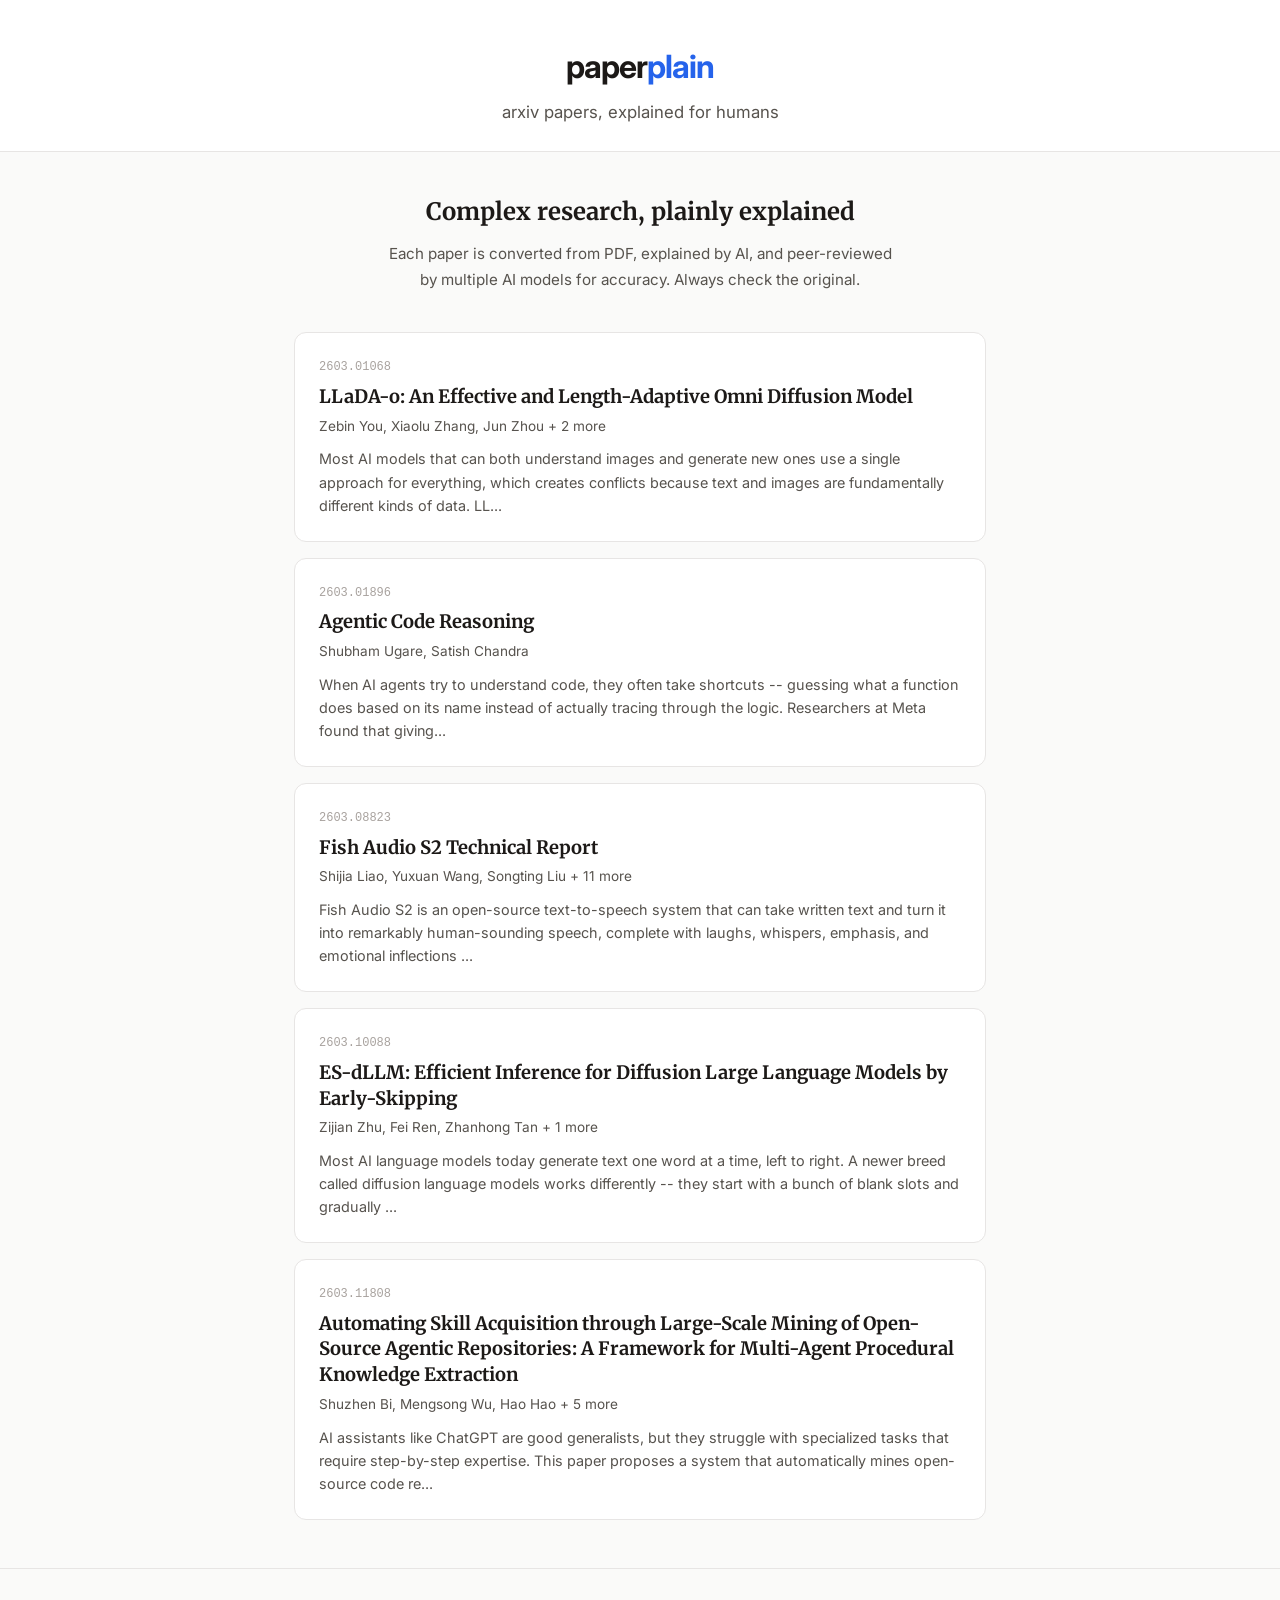
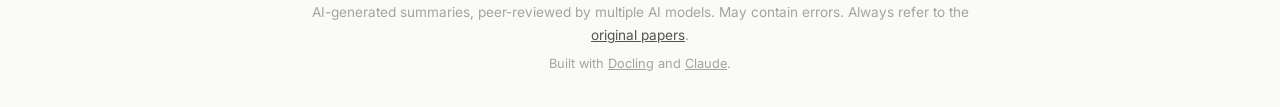
==== site/index.html @ ed38103f "feat: rearchitect as static site with 5 AI paper explanations Replace FastAPI runtime app with offli" ====
<!DOCTYPE html>
<html lang="en">
<head>
    <meta charset="UTF-8">
    <meta name="viewport" content="width=device-width, initial-scale=1.0">
    <title>paperplain — arxiv papers, explained</title>
    <link rel="stylesheet" href="style.css">
    <link rel="preconnect" href="https://fonts.googleapis.com">
    <link rel="preconnect" href="https://fonts.gstatic.com" crossorigin>
    <link href="https://fonts.googleapis.com/css2?family=Inter:wght@400;500;600;700&family=Merriweather:wght@400;700&display=swap" rel="stylesheet">
</head>
<body>
    <header>
        <div class="container">
            <h1 class="logo">paper<span class="logo-accent">plain</span></h1>
            <p class="tagline">arxiv papers, explained for humans</p>
        </div>
    </header>

    <main class="container">
        <section class="hero">
            <h2>Complex research, plainly explained</h2>
            <p>Each paper is converted from PDF, explained by AI, and peer-reviewed
            by multiple AI models for accuracy. Always check the original.</p>
        </section>

        <section class="papers-grid">

            <a href="papers/2603.01068.html" class="paper-card">
                <div class="card-id">2603.01068</div>
                <h3 class="card-title">LLaDA-o: An Effective and Length-Adaptive Omni Diffusion Model</h3>
                <p class="card-authors">Zebin You, Xiaolu Zhang, Jun Zhou + 2 more</p>
                <p class="card-tldr">Most AI models that can both understand images and generate new ones use a single approach for everything, which creates conflicts because text and images are fundamentally different kinds of data. LL...</p>
            </a>

            <a href="papers/2603.01896.html" class="paper-card">
                <div class="card-id">2603.01896</div>
                <h3 class="card-title">Agentic Code Reasoning</h3>
                <p class="card-authors">Shubham Ugare, Satish Chandra</p>
                <p class="card-tldr">When AI agents try to understand code, they often take shortcuts -- guessing what a function does based on its name instead of actually tracing through the logic. Researchers at Meta found that giving...</p>
            </a>

            <a href="papers/2603.08823.html" class="paper-card">
                <div class="card-id">2603.08823</div>
                <h3 class="card-title">Fish Audio S2 Technical Report</h3>
                <p class="card-authors">Shijia Liao, Yuxuan Wang, Songting Liu + 11 more</p>
                <p class="card-tldr">Fish Audio S2 is an open-source text-to-speech system that can take written text and turn it into remarkably human-sounding speech, complete with laughs, whispers, emphasis, and emotional inflections ...</p>
            </a>

            <a href="papers/2603.10088.html" class="paper-card">
                <div class="card-id">2603.10088</div>
                <h3 class="card-title">ES-dLLM: Efficient Inference for Diffusion Large Language Models by Early-Skipping</h3>
                <p class="card-authors">Zijian Zhu, Fei Ren, Zhanhong Tan + 1 more</p>
                <p class="card-tldr">Most AI language models today generate text one word at a time, left to right. A newer breed called diffusion language models works differently -- they start with a bunch of blank slots and gradually ...</p>
            </a>

            <a href="papers/2603.11808.html" class="paper-card">
                <div class="card-id">2603.11808</div>
                <h3 class="card-title">Automating Skill Acquisition through Large-Scale Mining of Open-Source Agentic Repositories: A Framework for Multi-Agent Procedural Knowledge Extraction</h3>
                <p class="card-authors">Shuzhen Bi, Mengsong Wu, Hao Hao + 5 more</p>
                <p class="card-tldr">AI assistants like ChatGPT are good generalists, but they struggle with specialized tasks that require step-by-step expertise. This paper proposes a system that automatically mines open-source code re...</p>
            </a>
        </section>
    </main>

    <footer>
        <div class="container">
            <p class="disclaimer">
                AI-generated summaries, peer-reviewed by multiple AI models.
                May contain errors. Always refer to the
                <a href="https://arxiv.org" target="_blank">original papers</a>.
            </p>
            <p class="credits">
                Built with <a href="https://ds4sd.github.io/docling/" target="_blank">Docling</a>
                and <a href="https://www.anthropic.com" target="_blank">Claude</a>.
            </p>
        </div>
    </footer>
</body>
</html>
---- site/style.css ----
/* === Reset & Base === */
*, *::before, *::after {
    box-sizing: border-box;
    margin: 0;
    padding: 0;
}

:root {
    --color-bg: #fafaf9;
    --color-surface: #ffffff;
    --color-text: #1c1917;
    --color-text-secondary: #57534e;
    --color-text-muted: #a8a29e;
    --color-accent: #2563eb;
    --color-accent-hover: #1d4ed8;
    --color-accent-light: #eff6ff;
    --color-border: #e7e5e4;
    --font-sans: 'Inter', -apple-system, BlinkMacSystemFont, 'Segoe UI', sans-serif;
    --font-serif: 'Merriweather', Georgia, serif;
    --max-width: 740px;
}

html {
    font-size: 16px;
    -webkit-font-smoothing: antialiased;
    -moz-osx-font-smoothing: grayscale;
}

body {
    font-family: var(--font-sans);
    color: var(--color-text);
    background: var(--color-bg);
    line-height: 1.7;
    min-height: 100vh;
    display: flex;
    flex-direction: column;
}

.container {
    max-width: var(--max-width);
    margin: 0 auto;
    padding: 0 1.5rem;
}

/* === Header === */
header {
    padding: 2.5rem 0 1.5rem;
    text-align: center;
    border-bottom: 1px solid var(--color-border);
    background: var(--color-surface);
}

.logo {
    font-size: 2rem;
    font-weight: 700;
    letter-spacing: -0.03em;
    color: var(--color-text);
}

.logo-accent {
    color: var(--color-accent);
}

.logo-link {
    text-decoration: none;
    color: inherit;
}

.tagline {
    color: var(--color-text-secondary);
    font-size: 1.05rem;
    margin-top: 0.25rem;
}

/* === Hero (index page) === */
.hero {
    padding: 2.5rem 0 1.5rem;
    text-align: center;
}

.hero h2 {
    font-family: var(--font-serif);
    font-size: 1.5rem;
    font-weight: 700;
    color: var(--color-text);
    margin-bottom: 0.5rem;
}

.hero p {
    color: var(--color-text-secondary);
    font-size: 0.95rem;
    max-width: 520px;
    margin: 0 auto;
}

/* === Paper Cards (index page) === */
.papers-grid {
    display: flex;
    flex-direction: column;
    gap: 1rem;
    padding: 1rem 0 3rem;
}

.paper-card {
    display: block;
    background: var(--color-surface);
    border: 1px solid var(--color-border);
    border-radius: 12px;
    padding: 1.5rem;
    text-decoration: none;
    color: var(--color-text);
    transition: border-color 0.2s, box-shadow 0.2s;
}

.paper-card:hover {
    border-color: var(--color-accent);
    box-shadow: 0 2px 8px rgba(37, 99, 235, 0.08);
}

.card-id {
    font-size: 0.75rem;
    font-family: monospace;
    color: var(--color-text-muted);
    margin-bottom: 0.4rem;
}

.card-title {
    font-family: var(--font-serif);
    font-size: 1.15rem;
    font-weight: 700;
    line-height: 1.4;
    margin-bottom: 0.3rem;
}

.card-authors {
    font-size: 0.85rem;
    color: var(--color-text-secondary);
    margin-bottom: 0.6rem;
}

.card-tldr {
    font-size: 0.9rem;
    color: var(--color-text-secondary);
    line-height: 1.6;
}

/* === Paper Page === */
.result-section {
    padding: 2.5rem 0 2rem;
}

.paper-header {
    margin-bottom: 2.5rem;
    padding-bottom: 1.5rem;
    border-bottom: 1px solid var(--color-border);
}

.paper-title {
    font-family: var(--font-serif);
    font-size: 1.75rem;
    font-weight: 700;
    line-height: 1.35;
    letter-spacing: -0.01em;
    margin-bottom: 0.6rem;
}

.paper-authors {
    color: var(--color-text-secondary);
    font-size: 0.95rem;
    margin-bottom: 0.6rem;
}

.paper-link {
    color: var(--color-accent);
    font-size: 0.9rem;
    text-decoration: none;
    font-weight: 500;
}

.paper-link:hover {
    text-decoration: underline;
}

/* === Explanation Sections === */
.explanation {
    display: flex;
    flex-direction: column;
    gap: 2.5rem;
}

.section-label {
    font-size: 0.8rem;
    font-weight: 600;
    text-transform: uppercase;
    letter-spacing: 0.08em;
    color: var(--color-accent);
    margin-bottom: 0.75rem;
}

.section-content {
    font-family: var(--font-serif);
    font-size: 1.05rem;
    line-height: 1.8;
    color: var(--color-text);
}

.section-content p {
    margin-bottom: 1rem;
}

.section-content p:last-child {
    margin-bottom: 0;
}

.tldr-content {
    font-size: 1.15rem;
    background: var(--color-accent-light);
    padding: 1.5rem;
    border-radius: 10px;
    border-left: 4px solid var(--color-accent);
}

/* === Back Link === */
.back-link {
    padding: 1.5rem 0 3rem;
}

.back-link a {
    color: var(--color-accent);
    text-decoration: none;
    font-size: 0.9rem;
    font-weight: 500;
}

.back-link a:hover {
    text-decoration: underline;
}

/* === Footer === */
footer {
    margin-top: auto;
    padding: 2rem 0;
    border-top: 1px solid var(--color-border);
    text-align: center;
}

.disclaimer {
    font-size: 0.85rem;
    color: var(--color-text-muted);
    margin-bottom: 0.4rem;
}

.disclaimer a {
    color: var(--color-text-secondary);
}

.credits {
    font-size: 0.8rem;
    color: var(--color-text-muted);
}

.credits a {
    color: var(--color-text-muted);
    text-decoration: underline;
}

/* === Responsive === */
@media (max-width: 640px) {
    .paper-title {
        font-size: 1.4rem;
    }

    .card-title {
        font-size: 1.05rem;
    }

    .hero h2 {
        font-size: 1.3rem;
    }
}
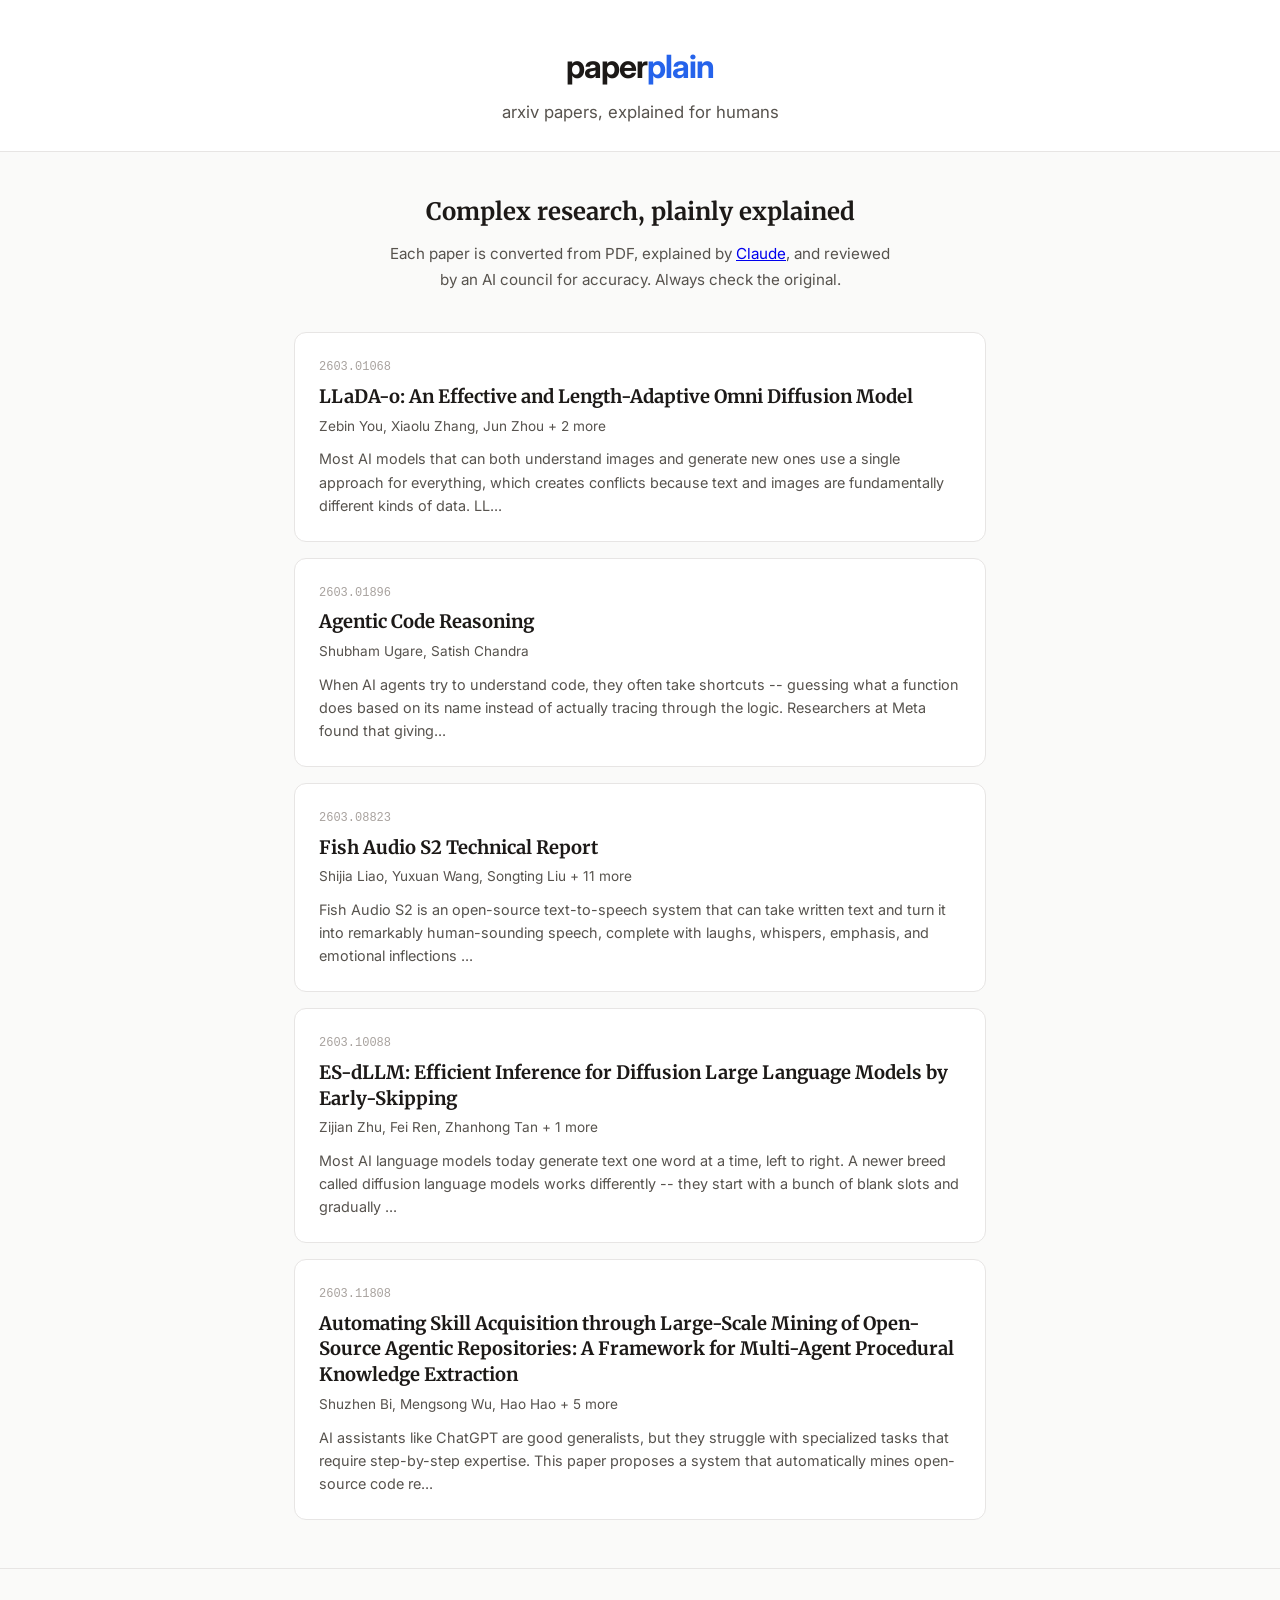
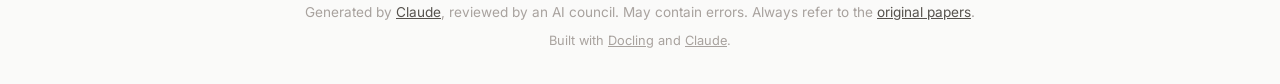
==== commit 1fc33df8: "chore: update credits — "generated by Claude, reviewed by an AI council" Co-Authored-By: Claude Opus" ====
--- a/site/index.html
+++ b/site/index.html
@@ -20,8 +20,9 @@
     <main class="container">
         <section class="hero">
             <h2>Complex research, plainly explained</h2>
-            <p>Each paper is converted from PDF, explained by AI, and peer-reviewed
-            by multiple AI models for accuracy. Always check the original.</p>
+            <p>Each paper is converted from PDF, explained by
+            <a href="https://www.anthropic.com" target="_blank">Claude</a>, and reviewed
+            by an AI council for accuracy. Always check the original.</p>
         </section>
 
         <section class="papers-grid">
@@ -66,7 +67,8 @@
     <footer>
         <div class="container">
             <p class="disclaimer">
-                AI-generated summaries, peer-reviewed by multiple AI models.
+                Generated by <a href="https://www.anthropic.com" target="_blank">Claude</a>,
+                reviewed by an AI council.
                 May contain errors. Always refer to the
                 <a href="https://arxiv.org" target="_blank">original papers</a>.
             </p>
